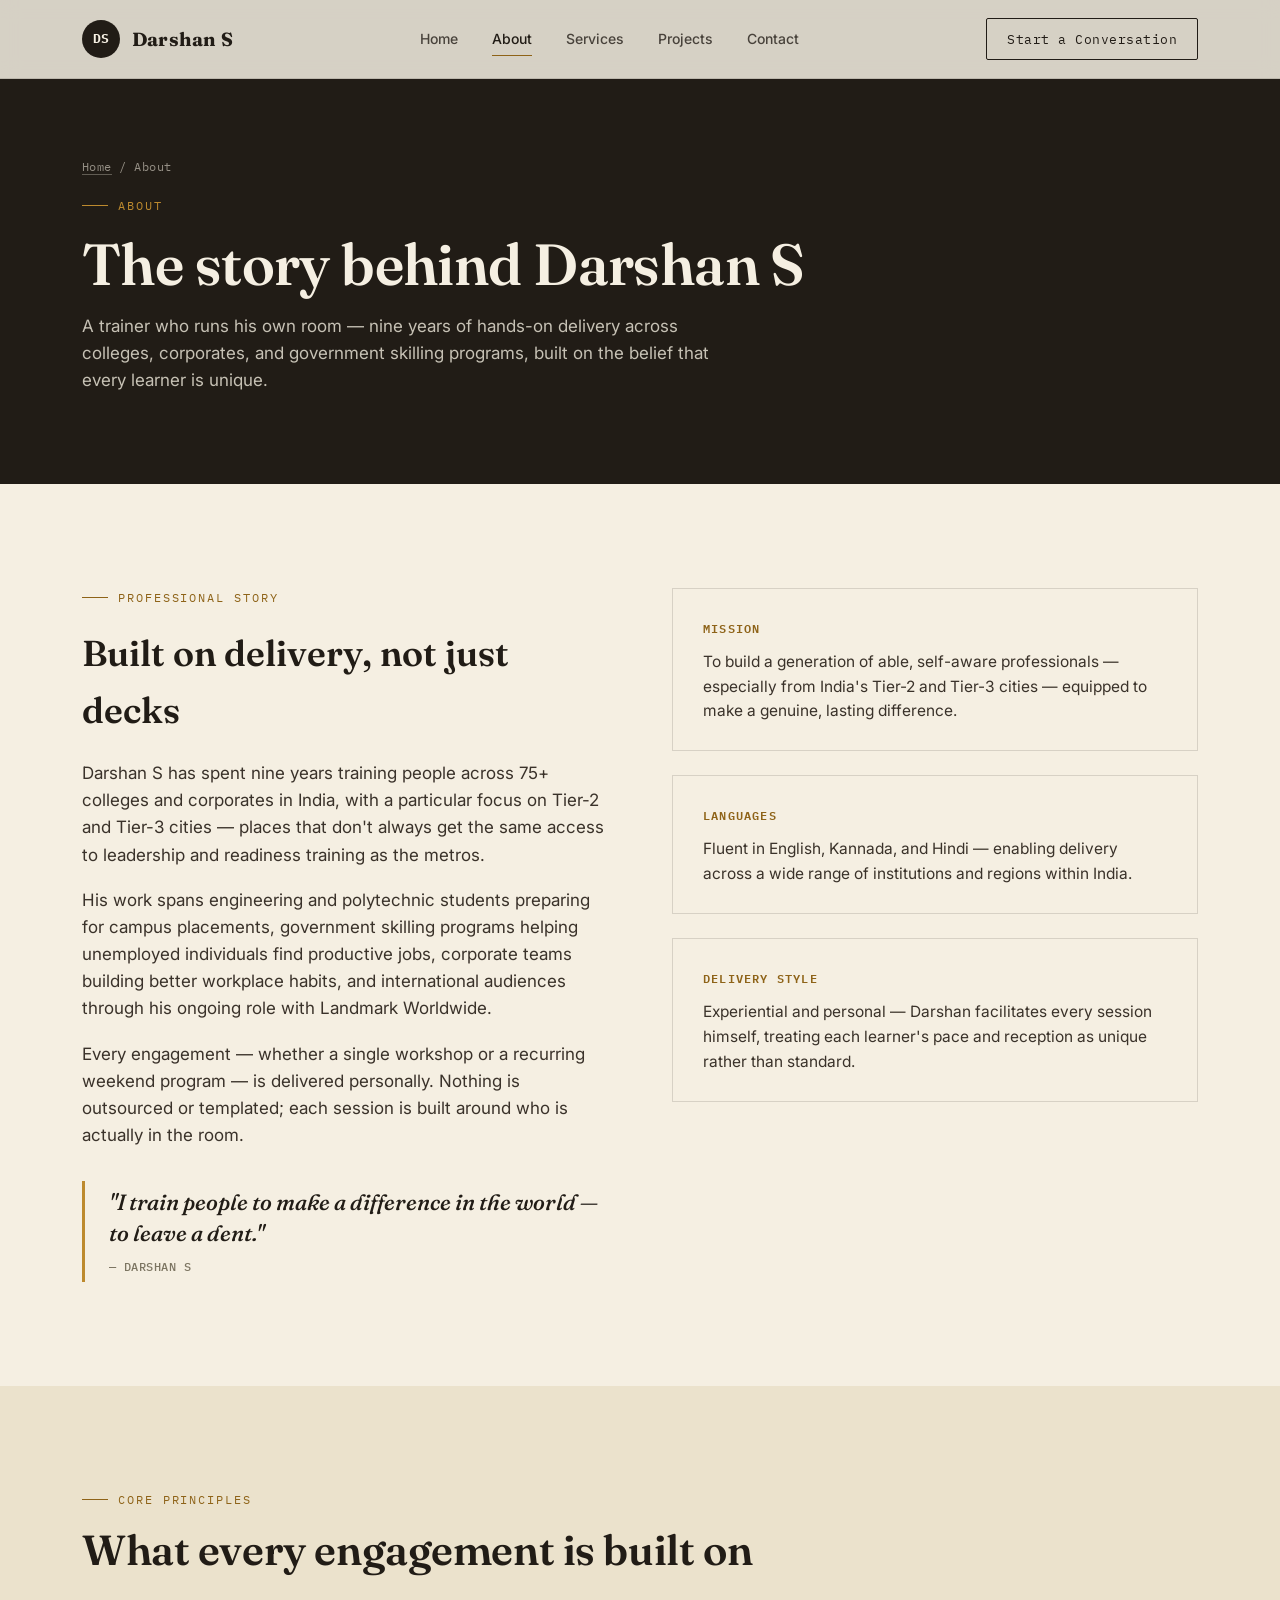
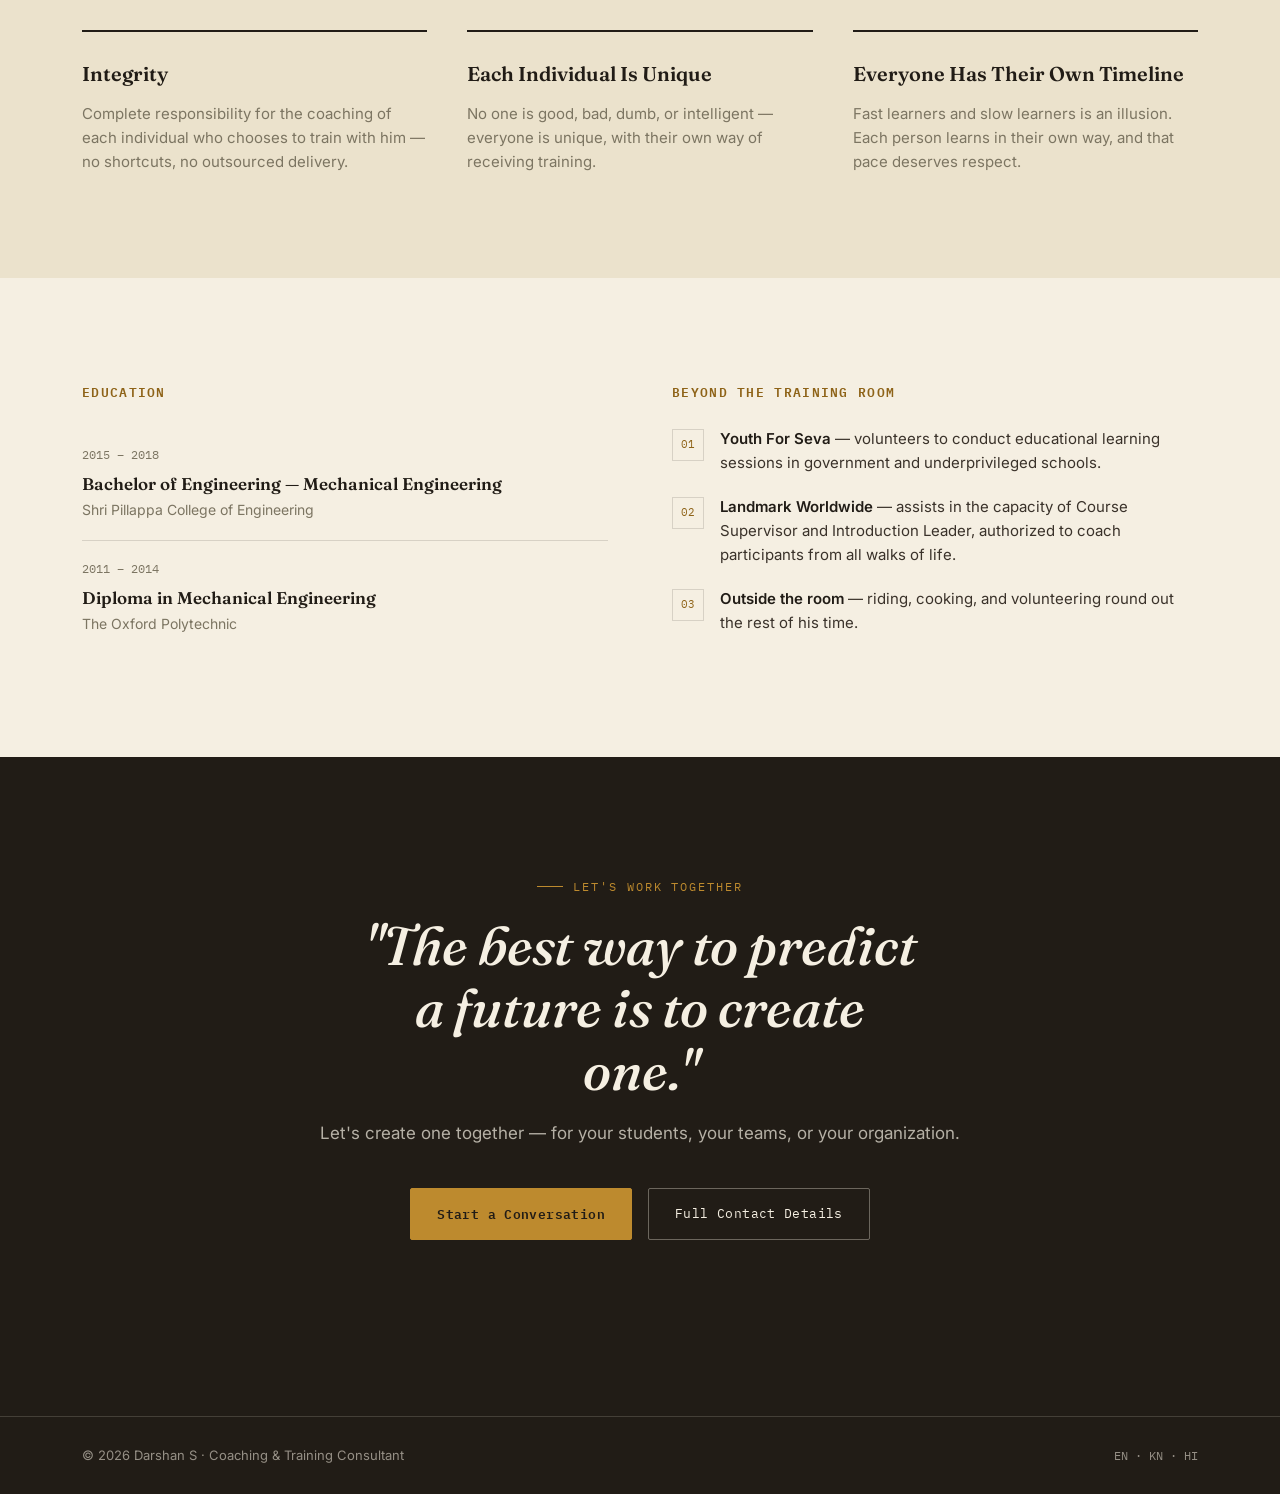
==== about/index.html @ 9d578d63 "Add About page HTML structure This file contains the complete HTML structure for the About page, inc" ====
<!DOCTYPE html>
<html lang="en">
<head>
<meta charset="UTF-8">
<meta name="viewport" content="width=device-width, initial-scale=1.0">
<title>About | Darshan S — Coaching &amp; Training Consultant</title>
<meta name="description" content="Nine years of hands-on coaching and training experience across 75+ colleges and corporates in India — the story, principles, and credentials behind Darshan S.">
<link rel="preconnect" href="https://fonts.googleapis.com">
<link rel="preconnect" href="https://fonts.gstatic.com" crossorigin>
<link href="https://fonts.googleapis.com/css2?family=Fraunces:ital,opsz,wght@0,9..144,300;0,9..144,500;0,9..144,600;0,9..144,700;0,9..144,900;1,9..144,500;1,9..144,600&family=Inter:wght@400;500;600;700&family=IBM+Plex+Mono:wght@400;500;600&display=swap" rel="stylesheet">
<link rel="stylesheet" href="../assets/style.css">
</head>
<body>

<header>
  <div class="wrap nav">
      <a class="brand" href="../index.html"><span class="mark">DS</span> Darshan S</a>
          <nav class="links">
                <a href="../index.html">Home</a>
                      <a href="../about/index.html" class="active">About</a>
                            <a href="../services/index.html">Services</a>
                                  <a href="../projects/index.html">Projects</a>
                                        <a href="../contact/index.html">Contact</a>
                                            </nav>
                                                <a class="nav-cta" href="../contact/index.html">Start a Conversation</a>
                                                    <button class="burger" id="burgerBtn" aria-label="Menu"><span></span></button>
                                                      </div>
                                                        <div class="mobile-panel" id="mobilePanel">
                                                            <a href="../index.html">Home</a>
                                                                <a href="../about/index.html">About</a>
                                                                    <a href="../services/index.html">Services</a>
                                                                        <a href="../projects/index.html">Projects</a>
                                                                            <a href="../contact/index.html">Contact</a>
                                                                              </div>
                                                                              </header>

                                                                              <section class="page-hero">
                                                                                <div class="wrap">
                                                                                    <div class="crumb"><a href="../index.html">Home</a> / About</div>
                                                                                        <div class="eyebrow on-dark">About</div>
                                                                                            <h1>The story behind Darshan S</h1>
                                                                                                <p>A trainer who runs his own room — nine years of hands-on delivery across colleges, corporates, and government skilling programs, built on the belief that every learner is unique.</p>
                                                                                                  </div>
                                                                                                  </section>

                                                                                                  <section class="section">
                                                                                                    <div class="wrap">
                                                                                                        <div class="about-grid">
                                                                                                              <div class="reveal about-copy">
                                                                                                                      <div class="eyebrow">Professional Story</div>
                                                                                                                              <h2 style="font-size:clamp(26px,3vw,36px);margin-bottom:20px;">Built on delivery, not just decks</h2>
                                                                                                                                      <p>Darshan S has spent nine years training people across 75+ colleges and corporates in India, with a particular focus on Tier-2 and Tier-3 cities — places that don't always get the same access to leadership and readiness training as the metros.</p>
                                                                                                                                              <p>His work spans engineering and polytechnic students preparing for campus placements, government skilling programs helping unemployed individuals find productive jobs, corporate teams building better workplace habits, and international audiences through his ongoing role with Landmark Worldwide.</p>
                                                                                                                                                      <p>Every engagement — whether a single workshop or a recurring weekend program — is delivered personally. Nothing is outsourced or templated; each session is built around who is actually in the room.</p>
                                                                                                                                                              <div class="quote-block">"I train people to make a difference in the world — to leave a dent."
                                                                                                                                                                        <span>— DARSHAN S</span>
                                                                                                                                                                                </div>
                                                                                                                                                                                      </div>
                                                                                                                                                                                            <div class="reveal mv-cards">
                                                                                                                                                                                                    <div class="mv-card">
                                                                                                                                                                                                              <h4>Mission</h4>
                                                                                                                                                                                                                        <p>To build a generation of able, self-aware professionals — especially from India's Tier-2 and Tier-3 cities — equipped to make a genuine, lasting difference.</p>
                                                                                                                                                                                                                                </div>
                                                                                                                                                                                                                                        <div class="mv-card">
                                                                                                                                                                                                                                                  <h4>Languages</h4>
                                                                                                                                                                                                                                                            <p>Fluent in English, Kannada, and Hindi — enabling delivery across a wide range of institutions and regions within India.</p>
                                                                                                                                                                                                                                                                    </div>
                                                                                                                                                                                                                                                                            <div class="mv-card">
                                                                                                                                                                                                                                                                                      <h4>Delivery Style</h4>
                                                                                                                                                                                                                                                                                                <p>Experiential and personal — Darshan facilitates every session himself, treating each learner's pace and reception as unique rather than standard.</p>
                                                                                                                                                                                                                                                                                                        </div>
                                                                                                                                                                                                                                                                                                              </div>
                                                                                                                                                                                                                                                                                                                  </div>
                                                                                                                                                                                                                                                                                                                    </div>
                                                                                                                                                                                                                                                                                                                    </section>
                                                                                                                                                                                                                                                                                                                    
                                                                                                                                                                                                                                                                                                                    <section class="section alt" id="principles">
                                                                                                                                                                                                                                                                                                                      <div class="wrap">
                                                                                                                                                                                                                                                                                                                          <div class="section-head reveal">
                                                                                                                                                                                                                                                                                                                                <div class="eyebrow">Core Principles</div>
                                                                                                                                                                                                                                                                                                                                      <h2>What every engagement is built on</h2>
                                                                                                                                                                                                                                                                                                                                          </div>
                                                                                                                                                                                                                                                                                                                                              <div class="principles-grid reveal">
                                                                                                                                                                                                                                                                                                                                                    <div class="principle">
                                                                                                                                                                                                                                                                                                                                                            <h3>Integrity</h3>
                                                                                                                                                                                                                                                                                                                                                                    <p>Complete responsibility for the coaching of each individual who chooses to train with him — no shortcuts, no outsourced delivery.</p>
                                                                                                                                                                                                                                                                                                                                                                          </div>
                                                                                                                                                                                                                                                                                                                                                                                <div class="principle">
                                                                                                                                                                                                                                                                                                                                                                                        <h3>Each Individual Is Unique</h3>
                                                                                                                                                                                                                                                                                                                                                                                                <p>No one is good, bad, dumb, or intelligent — everyone is unique, with their own way of receiving training.</p>
                                                                                                                                                                                                                                                                                                                                                                                                      </div>
                                                                                                                                                                                                                                                                                                                                                                                                            <div class="principle">
                                                                                                                                                                                                                                                                                                                                                                                                                    <h3>Everyone Has Their Own Timeline</h3>
                                                                                                                                                                                                                                                                                                                                                                                                                            <p>Fast learners and slow learners is an illusion. Each person learns in their own way, and that pace deserves respect.</p>
                                                                                                                                                                                                                                                                                                                                                                                                                                  </div>
                                                                                                                                                                                                                                                                                                                                                                                                                                      </div>
                                                                                                                                                                                                                                                                                                                                                                                                                                        </div>
                                                                                                                                                                                                                                                                                                                                                                                                                                        </section>
                                                                                                                                                                                                                                                                                                                                                                                                                                        
                                                                                                                                                                                                                                                                                                                                                                                                                                        <section class="section">
                                                                                                                                                                                                                                                                                                                                                                                                                                          <div class="wrap">
                                                                                                                                                                                                                                                                                                                                                                                                                                              <div class="cred-grid">
                                                                                                                                                                                                                                                                                                                                                                                                                                                    <div class="reveal cred-block">
                                                                                                                                                                                                                                                                                                                                                                                                                                                            <h3>Education</h3>
                                                                                                                                                                                                                                                                                                                                                                                                                                                                    <div class="edu-item">
                                                                                                                                                                                                                                                                                                                                                                                                                                                                              <div class="yr">2015 – 2018</div>
                                                                                                                                                                                                                                                                                                                                                                                                                                                                                        <h4>Bachelor of Engineering — Mechanical Engineering</h4>
                                                                                                                                                                                                                                                                                                                                                                                                                                                                                                  <div class="sch">Shri Pillappa College of Engineering</div>
                                                                                                                                                                                                                                                                                                                                                                                                                                                                                                          </div>
                                                                                                                                                                                                                                                                                                                                                                                                                                                                                                                  <div class="edu-item">
                                                                                                                                                                                                                                                                                                                                                                                                                                                                                                                            <div class="yr">2011 – 2014</div>
                                                                                                                                                                                                                                                                                                                                                                                                                                                                                                                                      <h4>Diploma in Mechanical Engineering</h4>
                                                                                                                                                                                                                                                                                                                                                                                                                                                                                                                                                <div class="sch">The Oxford Polytechnic</div>
                                                                                                                                                                                                                                                                                                                                                                                                                                                                                                                                                        </div>
                                                                                                                                                                                                                                                                                                                                                                                                                                                                                                                                                              </div>
                                                                                                                                                                                                                                                                                                                                                                                                                                                                                                                                                                    <div class="reveal cred-block">
                                                                                                                                                                                                                                                                                                                                                                                                                                                                                                                                                                            <h3>Beyond the Training Room</h3>
                                                                                                                                                                                                                                                                                                                                                                                                                                                                                                                                                                                    <div class="beyond-list">
                                                                                                                                                                                                                                                                                                                                                                                                                                                                                                                                                                                              <div class="beyond-item">
                                                                                                                                                                                                                                                                                                                                                                                                                                                                                                                                                                                                          <div class="b-mark">01</div>
                                                                                                                                                                                                                                                                                                                                                                                                                                                                                                                                                                                                                      <p><b>Youth For Seva</b> — volunteers to conduct educational learning sessions in government and underprivileged schools.</p>
                                                                                                                                                                                                                                                                                                                                                                                                                                                                                                                                                                                                                                </div>
                                                                                                                                                                                                                                                                                                                                                                                                                                                                                                                                                                                                                                          <div class="beyond-item">
                                                                                                                                                                                                                                                                                                                                                                                                                                                                                                                                                                                                                                                      <div class="b-mark">02</div>
                                                                                                                                                                                                                                                                                                                                                                                                                                                                                                                                                                                                                                                                  <p><b>Landmark Worldwide</b> — assists in the capacity of Course Supervisor and Introduction Leader, authorized to coach participants from all walks of life.</p>
                                                                                                                                                                                                                                                                                                                                                                                                                                                                                                                                                                                                                                                                            </div>
                                                                                                                                                                                                                                                                                                                                                                                                                                                                                                                                                                                                                                                                                      <div class="beyond-item">
                                                                                                                                                                                                                                                                                                                                                                                                                                                                                                                                                                                                                                                                                                  <div class="b-mark">03</div>
                                                                                                                                                                                                                                                                                                                                                                                                                                                                                                                                                                                                                                                                                                              <p><b>Outside the room</b> — riding, cooking, and volunteering round out the rest of his time.</p>
                                                                                                                                                                                                                                                                                                                                                                                                                                                                                                                                                                                                                                                                                                                        </div>
                                                                                                                                                                                                                                                                                                                                                                                                                                                                                                                                                                                                                                                                                                                                </div>
                                                                                                                                                                                                                                                                                                                                                                                                                                                                                                                                                                                                                                                                                                                                      </div>
                                                                                                                                                                                                                                                                                                                                                                                                                                                                                                                                                                                                                                                                                                                                          </div>
                                                                                                                                                                                                                                                                                                                                                                                                                                                                                                                                                                                                                                                                                                                                            </div>
                                                                                                                                                                                                                                                                                                                                                                                                                                                                                                                                                                                                                                                                                                                                            </section>
                                                                                                                                                                                                                                                                                                                                                                                                                                                                                                                                                                                                                                                                                                                                            
                                                                                                                                                                                                                                                                                                                                                                                                                                                                                                                                                                                                                                                                                                                                            <section class="cta">
                                                                                                                                                                                                                                                                                                                                                                                                                                                                                                                                                                                                                                                                                                                                              <div class="wrap">
                                                                                                                                                                                                                                                                                                                                                                                                                                                                                                                                                                                                                                                                                                                                                  <div class="eyebrow on-dark" style="justify-content:center;">Let's Work Together</div>
                                                                                                                                                                                                                                                                                                                                                                                                                                                                                                                                                                                                                                                                                                                                                      <h2 class="reveal">"The best way to predict a future is to create one."</h2>
                                                                                                                                                                                                                                                                                                                                                                                                                                                                                                                                                                                                                                                                                                                                                          <p>Let's create one together — for your students, your teams, or your organization.</p>
                                                                                                                                                                                                                                                                                                                                                                                                                                                                                                                                                                                                                                                                                                                                                              <div class="btn-row">
                                                                                                                                                                                                                                                                                                                                                                                                                                                                                                                                                                                                                                                                                                                                                                    <a class="btn btn-primary" href="mailto:darshan.9995@gmail.com">Start a Conversation</a>
                                                                                                                                                                                                                                                                                                                                                                                                                                                                                                                                                                                                                                                                                                                                                                          <a class="btn btn-ghost" href="../contact/index.html">Full Contact Details</a>
                                                                                                                                                                                                                                                                                                                                                                                                                                                                                                                                                                                                                                                                                                                                                                              </div>
                                                                                                                                                                                                                                                                                                                                                                                                                                                                                                                                                                                                                                                                                                                                                                                </div>
                                                                                                                                                                                                                                                                                                                                                                                                                                                                                                                                                                                                                                                                                                                                                                                </section>
                                                                                                                                                                                                                                                                                                                                                                                                                                                                                                                                                                                                                                                                                                                                                                                
                                                                                                                                                                                                                                                                                                                                                                                                                                                                                                                                                                                                                                                                                                                                                                                <footer>
                                                                                                                                                                                                                                                                                                                                                                                                                                                                                                                                                                                                                                                                                                                                                                                  <div class="wrap foot-row">
                                                                                                                                                                                                                                                                                                                                                                                                                                                                                                                                                                                                                                                                                                                                                                                      <span>© 2026 Darshan S · Coaching &amp; Training Consultant</span>
                                                                                                                                                                                                                                                                                                                                                                                                                                                                                                                                                                                                                                                                                                                                                                                          <span class="lang">EN · KN · HI</span>
                                                                                                                                                                                                                                                                                                                                                                                                                                                                                                                                                                                                                                                                                                                                                                                            </div>
                                                                                                                                                                                                                                                                                                                                                                                                                                                                                                                                                                                                                                                                                                                                                                                            </footer>
                                                                                                                                                                                                                                                                                                                                                                                                                                                                                                                                                                                                                                                                                                                                                                                            
                                                                                                                                                                                                                                                                                                                                                                                                                                                                                                                                                                                                                                                                                                                                                                                            <script src="../assets/main.js"></script>
                                                                                                                                                                                                                                                                                                                                                                                                                                                                                                                                                                                                                                                                                                                                                                                            </body>
                                                                                                                                                                                                                                                                                                                                                                                                                                                                                                                                                                                                                                                                                                                                                                                            </html>
---- assets/style.css ----
:root{
    --ink:#211C16;
    --ink-soft:#3A322A;
    --paper:#F5EFE2;
    --paper-2:#EBE2CC;
    --paper-3:#DED2B2;
    --cream:#F5EFE2;
    --gold:#BD8A2E;
    --gold-deep:#8E6318;
    --moss:#5B6E48;
    --moss-deep:#3E4E32;
    --clay:#A2593F;
    --muted:#7C7562;
    --line:rgba(33,28,22,0.14);
    --line-dark:rgba(245,239,226,0.16);
    --shadow:0 18px 40px -20px rgba(33,28,22,0.35);
    --radius:2px;
    --disp:'Fraunces', serif;
    --body:'Inter', sans-serif;
    --mono:'IBM Plex Mono', monospace;
}

*{box-sizing:border-box;}
html{scroll-behavior:smooth;}
body{
    margin:0;
    background:var(--paper);
    color:var(--ink);
    font-family:var(--body);
    font-size:16px;
    line-height:1.6;
    -webkit-font-smoothing:antialiased;
}
img{max-width:100%;display:block;}
a{color:inherit;text-decoration:none;}
.wrap{max-width:1180px;margin:0 auto;padding:0 32px;}
section{position:relative;}
.eyebrow{
    font-family:var(--mono);
    font-size:12px;
    letter-spacing:0.16em;
    text-transform:uppercase;
    color:var(--gold-deep);
    display:flex;
    align-items:center;
    gap:10px;
    margin-bottom:18px;
}
.eyebrow::before{content:'';width:26px;height:1px;background:var(--gold-deep);display:inline-block;}
.eyebrow.on-dark{color:var(--gold);}
.eyebrow.on-dark::before{background:var(--gold);}
h1,h2,h3,h4{font-family:var(--disp);font-weight:600;margin:0;color:inherit;}

.reveal{opacity:0;transform:translateY(22px);transition:opacity .8s ease, transform .8s ease;}
.reveal.in{opacity:1;transform:translateY(0);}
@media (prefers-reduced-motion: reduce){
    html{scroll-behavior:auto;}
    .reveal{opacity:1;transform:none;transition:none;}
}

/* ---------- HEADER ---------- */
header{
    position:fixed;top:0;left:0;right:0;z-index:100;
    background:rgba(245,239,226,0.86);
    backdrop-filter:blur(10px);
    border-bottom:1px solid var(--line);
}
.nav{display:flex;align-items:center;justify-content:space-between;height:78px;}
.brand{display:flex;align-items:center;gap:12px;font-family:var(--disp);font-weight:700;font-size:19px;letter-spacing:0.01em;}
.brand .mark{
    width:38px;height:38px;border-radius:50%;
    background:var(--ink);color:var(--paper);
    display:flex;align-items:center;justify-content:center;
    font-family:var(--mono);font-size:13px;letter-spacing:0.02em;
}
nav.links{display:flex;gap:34px;font-size:14px;font-weight:500;}
nav.links a{opacity:0.78;position:relative;padding:4px 0;transition:opacity .2s ease;}
nav.links a:hover, nav.links a.active{opacity:1;}
nav.links a::after{content:'';position:absolute;left:0;right:100%;bottom:-2px;height:1px;background:var(--gold-deep);transition:right .25s ease;}
nav.links a:hover::after, nav.links a.active::after{right:0;}
.nav-cta{
    font-family:var(--mono);font-size:12.5px;letter-spacing:0.04em;
    border:1px solid var(--ink);padding:10px 20px;border-radius:2px;
    transition:background .2s ease, color .2s ease;
}
.nav-cta:hover{background:var(--ink);color:var(--paper);}
.burger{display:none;background:none;border:1px solid var(--line);width:42px;height:42px;align-items:center;justify-content:center;cursor:pointer;}
.burger span, .burger span::before, .burger span::after{content:'';display:block;width:18px;height:1.5px;background:var(--ink);position:relative;transition:.25s;}
.burger span::before{position:absolute;top:-6px;}
.burger span::after{position:absolute;top:6px;}
.mobile-panel{display:none;flex-direction:column;gap:2px;background:var(--paper);border-top:1px solid var(--line);padding:8px 32px 20px;}
.mobile-panel a{padding:12px 0;border-bottom:1px solid var(--line);font-size:15px;}
.mobile-panel.open{display:flex;}

@media (max-width:860px){
    nav.links, .nav-cta{display:none;}
    .burger{display:flex;}
}

/* ---------- HERO (home, full) ---------- */
.hero{
    background:var(--ink);
    color:var(--paper);
    padding:168px 0 96px;
    overflow:hidden;
    position:relative;
}
.contour{position:absolute;inset:0;opacity:0.5;pointer-events:none;}
.hero .wrap{position:relative;z-index:2;}
.hero-grid{display:grid;grid-template-columns:1.25fr 0.85fr;gap:64px;align-items:center;}
.hero h1{
    font-size:clamp(40px,5.6vw,74px);
    line-height:1.03;
    letter-spacing:-0.01em;
    margin-bottom:22px;
}
.hero h1 em{font-style:italic;font-weight:500;color:var(--gold);}
.hero-tagline{
    font-size:clamp(17px,1.7vw,20px);
    color:rgba(245,239,226,0.82);
    max-width:52ch;
    margin-bottom:34px;
    font-weight:400;
}
.btn-row{display:flex;gap:16px;flex-wrap:wrap;margin-bottom:44px;}
.btn{
    font-family:var(--mono);font-size:13px;letter-spacing:0.03em;
    padding:15px 26px;border-radius:2px;display:inline-flex;align-items:center;gap:10px;
    transition:transform .2s ease, background .2s ease, color .2s ease, border-color .2s ease;
    cursor:pointer;border:none;
}
.btn-primary{background:var(--gold);color:var(--ink);border:1px solid var(--gold);font-weight:600;}
.btn-primary:hover{transform:translateY(-2px);background:#D2A03F;}
.btn-ghost{border:1px solid rgba(245,239,226,0.35);color:var(--paper);}
.btn-ghost:hover{border-color:var(--paper);transform:translateY(-2px);}
.btn-dark{border:1px solid var(--ink);color:var(--ink);}
.btn-dark:hover{background:var(--ink);color:var(--paper);}

.tag-row{display:flex;flex-wrap:wrap;gap:10px;}
.tag{
    font-family:var(--mono);font-size:11.5px;letter-spacing:0.04em;
    border:1px solid rgba(245,239,226,0.28);color:rgba(245,239,226,0.85);
    padding:8px 14px;border-radius:20px;
}
.tag.on-paper{border:1px solid var(--line);color:var(--ink-soft);}
.tag.solid{background:var(--paper-2);border:1px solid var(--paper-3);}

.hero-portrait{position:relative;justify-self:center;}
.portrait-frame{
    width:100%;max-width:340px;aspect-ratio:4/5;
    border:1px solid rgba(245,239,226,0.25);
    padding:14px;position:relative;
}
.portrait-frame img{width:100%;height:100%;object-fit:cover;filter:saturate(0.94) contrast(1.02);}
.portrait-frame::before{
    content:'';position:absolute;top:-14px;left:-14px;right:24px;bottom:24px;
    border:1px solid var(--gold);z-index:-1;
}
.portrait-caption{
    font-family:var(--mono);font-size:11.5px;color:rgba(245,239,226,0.6);
    margin-top:16px;text-align:center;letter-spacing:0.03em;
}

/* ---------- PAGE HERO (interior pages, shorter) ---------- */
.page-hero{
    background:var(--ink);color:var(--paper);
    padding:158px 0 72px;position:relative;overflow:hidden;
}
.page-hero .wrap{position:relative;z-index:2;}
.page-hero h1{font-size:clamp(34px,5vw,58px);line-height:1.06;letter-spacing:-0.01em;margin-bottom:18px;}
.page-hero p{font-size:17px;color:rgba(245,239,226,0.78);max-width:60ch;}
.crumb{font-family:var(--mono);font-size:11.5px;color:rgba(245,239,226,0.55);letter-spacing:0.04em;margin-bottom:20px;}
.crumb a{border-bottom:1px solid rgba(245,239,226,0.3);}
.crumb a:hover{color:var(--gold);border-color:var(--gold);}

/* ---------- STATS ---------- */
.stats{background:var(--ink-soft);color:var(--paper);padding:0;}
.stats-grid{display:grid;grid-template-columns:repeat(4,1fr);}
.stat{padding:40px 28px;border-left:1px solid var(--line-dark);}
.stat:first-child{border-left:none;}
.stat .num{font-family:var(--mono);font-size:clamp(26px,2.6vw,36px);color:var(--gold);font-weight:600;}
.stat .label{font-size:13px;color:rgba(245,239,226,0.72);margin-top:6px;letter-spacing:0.01em;}
@media (max-width:760px){
    .stats-grid{grid-template-columns:repeat(2,1fr);}
    .stat{border-left:none;border-top:1px solid var(--line-dark);}
    .stat:nth-child(odd){border-right:1px solid var(--line-dark);}
}

/* ---------- SECTION SPACING ---------- */
.section{padding:104px 0;}
.section.tight{padding:88px 0;}
.section-head{max-width:680px;margin-bottom:56px;}
.section-head h2{font-size:clamp(28px,3.4vw,42px);line-height:1.12;letter-spacing:-0.01em;}
.section-head p{color:var(--muted);font-size:17px;margin-top:16px;max-width:60ch;}
.alt{background:var(--paper-2);}
.section-link{
    display:inline-flex;align-items:center;gap:8px;margin-top:20px;
    font-family:var(--mono);font-size:13px;color:var(--gold-deep);
    border-bottom:1px solid var(--gold-deep);padding-bottom:3px;
}
.section-link:hover{color:var(--ink);border-color:var(--ink);}

/* ---------- ABOUT ---------- */
.about-grid{display:grid;grid-template-columns:1fr 1fr;gap:64px;align-items:start;}
.about-copy p{font-size:17px;color:var(--ink-soft);margin:0 0 18px;}
.quote-block{
    border-left:3px solid var(--gold);
    padding:6px 0 6px 24px;margin:32px 0 0;
    font-family:var(--disp);font-style:italic;font-weight:500;
    font-size:22px;line-height:1.4;color:var(--ink);
}
.quote-block span{display:block;margin-top:10px;font-family:var(--mono);font-style:normal;font-size:12px;color:var(--muted);letter-spacing:0.04em;}
.mv-cards{display:flex;flex-direction:column;gap:24px;}
.mv-card{
    background:var(--paper);border:1px solid var(--line);padding:30px 30px 26px;
}
.mv-card h4{font-size:12px;font-family:var(--mono);letter-spacing:0.1em;text-transform:uppercase;color:var(--gold-deep);margin-bottom:12px;}
.mv-card p{margin:0;color:var(--ink-soft);font-size:15.5px;}

/* ---------- FOCUS / SERVICE CARDS ---------- */
.focus-grid{display:grid;grid-template-columns:repeat(2,1fr);gap:2px;background:var(--line);border:1px solid var(--line);}
.focus-card{background:var(--paper);padding:38px 36px;}
.focus-card .fnum{font-family:var(--mono);font-size:12px;color:var(--gold-deep);letter-spacing:0.06em;}
.focus-card h3{font-size:23px;margin:14px 0 12px;line-height:1.2;}
.focus-card p.fdesc{font-size:15px;color:var(--muted);margin:0 0 16px;}
.focus-card ul{margin:0;padding:0;list-style:none;display:flex;flex-wrap:wrap;gap:8px;}
.focus-card li{
    font-size:13px;color:var(--ink-soft);background:var(--paper-2);
    padding:6px 12px;border-radius:20px;
}
@media (max-width:760px){.focus-grid{grid-template-columns:1fr;}}

/* ---------- ENGAGEMENTS ---------- */
.eng-grid{display:grid;grid-template-columns:repeat(3,1fr);gap:1px;background:var(--line);border:1px solid var(--line);}
.eng-card{background:var(--paper);padding:32px 28px;display:flex;flex-direction:column;min-height:230px;}
.eng-card .eng-top{display:flex;justify-content:space-between;align-items:flex-start;gap:10px;margin-bottom:16px;}
.eng-card h4{font-size:18.5px;line-height:1.25;}
.eng-card .period{font-family:var(--mono);font-size:11px;color:var(--gold-deep);white-space:nowrap;padding-top:4px;}
.eng-card p{font-size:14.5px;color:var(--muted);margin:0;flex-grow:1;}
.eng-card .loc{font-family:var(--mono);font-size:11px;color:var(--muted);margin-top:16px;letter-spacing:0.02em;}
@media (max-width:940px){.eng-grid{grid-template-columns:repeat(2,1fr);}}
@media (max-width:640px){.eng-grid{grid-template-columns:1fr;}}

/* ---------- APPROACH / METHODOLOGY ---------- */
.approach{background:var(--ink);color:var(--paper);}
.approach .section-head p{color:rgba(245,239,226,0.68);}
.track{position:relative;display:grid;grid-template-columns:repeat(5,1fr);gap:20px;margin-top:20px;}
.track::before{
    content:'';position:absolute;top:27px;left:9%;right:9%;
    border-top:2px dashed rgba(189,138,46,0.5);z-index:0;
}
.step{position:relative;z-index:1;padding-right:8px;}
.step .dot{
    width:54px;height:54px;border-radius:50%;background:var(--ink);
    border:2px solid var(--gold);display:flex;align-items:center;justify-content:center;
    font-family:var(--mono);font-size:15px;color:var(--gold);margin-bottom:20px;
}
.step h4{font-size:17px;margin-bottom:8px;color:var(--paper);}
.step p{font-size:13.5px;color:rgba(245,239,226,0.66);margin:0;line-height:1.55;}
@media (max-width:900px){
    .track{grid-template-columns:1fr;gap:36px;}
    .track::before{top:0;bottom:0;left:26px;right:auto;width:0;border-top:none;border-left:2px dashed rgba(189,138,46,0.5);}
    .step{padding-left:0;}
}

/* ---------- REACH ---------- */
.reach-grid{display:grid;grid-template-columns:1.1fr 0.9fr;gap:64px;align-items:center;}
.reach-list{display:flex;flex-direction:column;}
.reach-item{
    display:flex;justify-content:space-between;align-items:center;
    padding:20px 0;border-bottom:1px solid var(--line);gap:16px;
}
.reach-item:first-child{padding-top:0;}
.reach-item h4{font-size:17px;font-weight:600;}
.reach-item span{font-family:var(--mono);font-size:11.5px;color:var(--muted);white-space:nowrap;}
.reach-panel{
    background:var(--ink);color:var(--paper);padding:40px 36px;position:relative;
}
.reach-panel .qmark{font-family:var(--disp);font-size:64px;color:var(--gold);line-height:1;margin-bottom:10px;}
.reach-panel p{font-family:var(--disp);font-style:italic;font-size:21px;line-height:1.45;color:var(--paper);}
.reach-panel .attrib{font-family:var(--mono);font-size:12px;color:rgba(245,239,226,0.6);margin-top:20px;}

/* ---------- PRINCIPLES ---------- */
.principles-grid{display:grid;grid-template-columns:repeat(3,1fr);gap:40px;}
.principle{padding-top:26px;border-top:2px solid var(--ink);}
.principle h3{font-size:20px;margin-bottom:12px;}
.principle p{color:var(--muted);font-size:15px;margin:0;}
@media (max-width:820px){.principles-grid{grid-template-columns:1fr;gap:32px;}}

/* ---------- CREDENTIALS / BEYOND ---------- */
.cred-grid{display:grid;grid-template-columns:1fr 1fr;gap:64px;}
.cred-block h3{font-size:13px;font-family:var(--mono);text-transform:uppercase;letter-spacing:0.1em;color:var(--gold-deep);margin-bottom:24px;}
.edu-item{padding:18px 0;border-bottom:1px solid var(--line);}
.edu-item:last-child{border-bottom:none;}
.edu-item .yr{font-family:var(--mono);font-size:12px;color:var(--muted);}
.edu-item h4{font-size:17px;margin:6px 0 2px;}
.edu-item .sch{font-size:14px;color:var(--muted);}
.beyond-list{display:flex;flex-direction:column;gap:20px;}
.beyond-item{display:flex;gap:16px;align-items:flex-start;}
.beyond-item .b-mark{
    font-family:var(--mono);font-size:11px;color:var(--gold-deep);
    border:1px solid var(--line);width:32px;height:32px;flex:none;
    display:flex;align-items:center;justify-content:center;margin-top:2px;
}
.beyond-item p{margin:0;font-size:15px;color:var(--ink-soft);}
.beyond-item p b{color:var(--ink);font-weight:600;}

/* ---------- CONTACT PAGE ---------- */
.contact-grid{display:grid;grid-template-columns:1fr 1fr;gap:64px;align-items:start;}
.contact-card{background:var(--paper);border:1px solid var(--line);padding:36px;}
.contact-card h3{font-size:13px;font-family:var(--mono);text-transform:uppercase;letter-spacing:0.1em;color:var(--gold-deep);margin-bottom:22px;}
.contact-row{display:flex;justify-content:space-between;align-items:center;padding:16px 0;border-bottom:1px solid var(--line);}
.contact-row:last-child{border-bottom:none;}
.contact-row .k{font-size:13px;color:var(--muted);font-family:var(--mono);}
.contact-row .v{font-size:15.5px;font-weight:500;}
.contact-row .v:hover{color:var(--gold-deep);}

/* ---------- CTA / CONTACT STRIP ---------- */
.cta{background:var(--ink);color:var(--paper);text-align:center;padding:120px 0;}
.cta h2{
    font-family:var(--disp);font-size:clamp(30px,4.6vw,54px);
    font-style:italic;font-weight:500;line-height:1.16;
    max-width:16ch;margin:0 auto 18px;
}
.cta p{color:rgba(245,239,226,0.7);font-size:17px;margin-bottom:40px;}
.cta .btn-row{justify-content:center;margin-bottom:56px;}
.contact-strip{display:flex;justify-content:center;gap:48px;flex-wrap:wrap;font-family:var(--mono);font-size:13.5px;}
.contact-strip a{border-bottom:1px solid rgba(245,239,226,0.25);padding-bottom:4px;transition:border-color .2s;}
.contact-strip a:hover{border-color:var(--gold);}

footer{background:var(--ink);color:rgba(245,239,226,0.55);padding:28px 0;border-top:1px solid var(--line-dark);}
.foot-row{display:flex;justify-content:space-between;align-items:center;font-size:13px;flex-wrap:wrap;gap:12px;}
.foot-row span.lang{font-family:var(--mono);font-size:11.5px;}

@media (max-width:900px){
    .hero-grid{grid-template-columns:1fr;}
    .hero-portrait{order:-1;max-width:220px;justify-self:start;}
    .about-grid, .reach-grid, .cred-grid, .contact-grid{grid-template-columns:1fr;gap:40px;}
}
@media (max-width:640px){
    .wrap{padding:0 20px;}
    .section{padding:76px 0;}
    .stats-grid{grid-template-columns:repeat(2,1fr);}
}
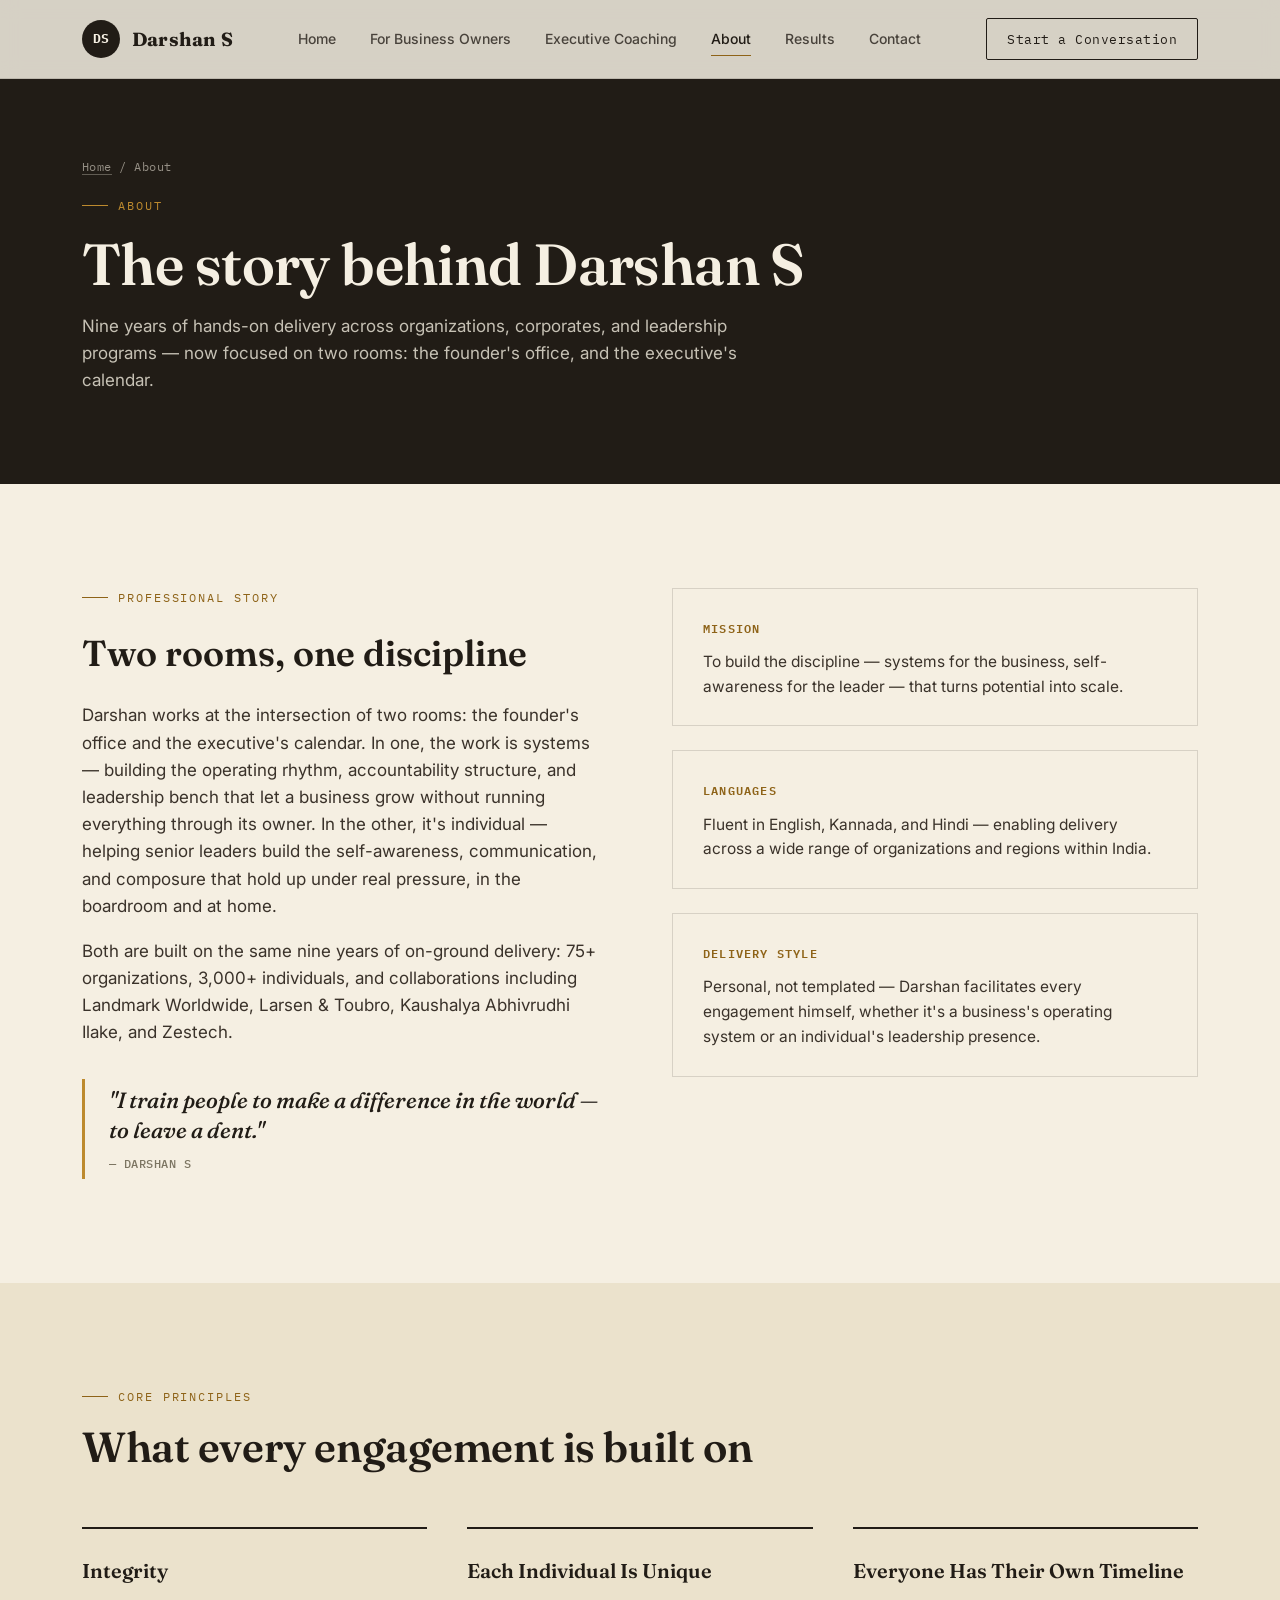
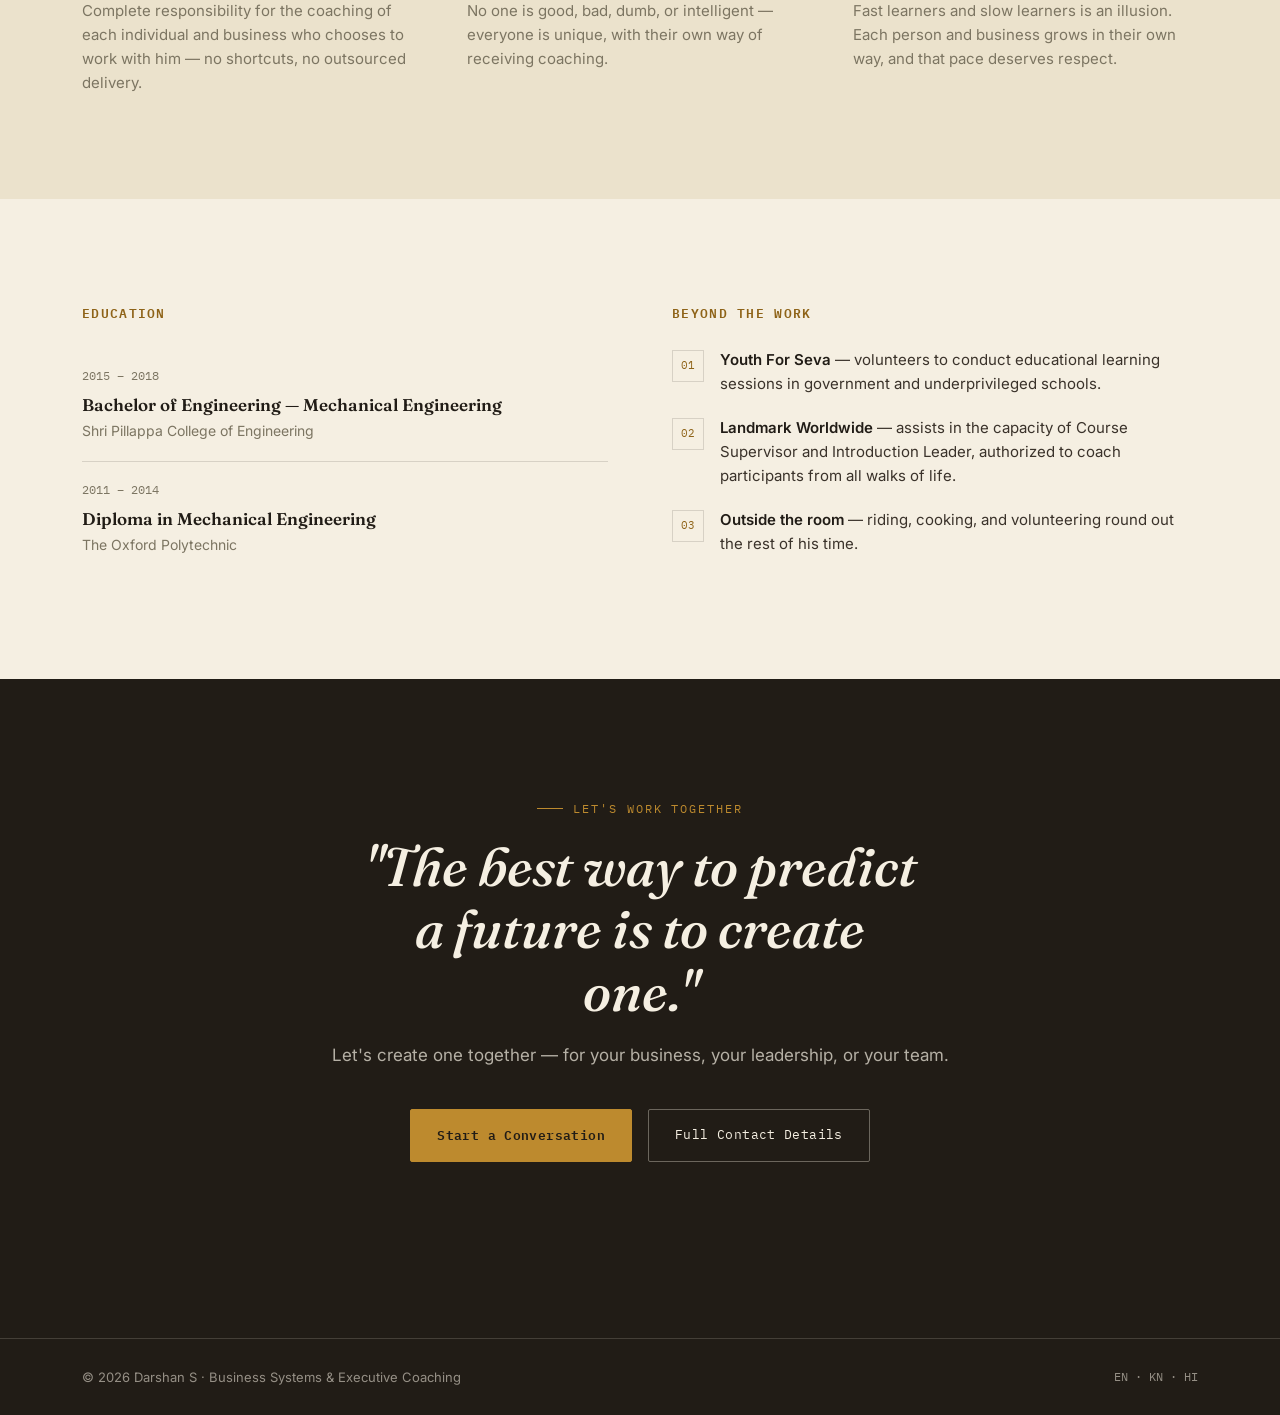
==== commit 0c318062: "Add files via upload" ====
--- a/about/index.html
+++ b/about/index.html
@@ -3,8 +3,8 @@
 <head>
 <meta charset="UTF-8">
 <meta name="viewport" content="width=device-width, initial-scale=1.0">
-<title>About | Darshan S — Coaching &amp; Training Consultant</title>
-<meta name="description" content="Nine years of hands-on coaching and training experience across 75+ colleges and corporates in India — the story, principles, and credentials behind Darshan S.">
+<title>About | Darshan S — Business Systems &amp; Executive Coaching</title>
+<meta name="description" content="Nine years of hands-on coaching and training experience across 75+ organizations in India — the story, principles, and credentials behind Darshan S.">
 <link rel="preconnect" href="https://fonts.googleapis.com">
 <link rel="preconnect" href="https://fonts.gstatic.com" crossorigin>
 <link href="https://fonts.googleapis.com/css2?family=Fraunces:ital,opsz,wght@0,9..144,300;0,9..144,500;0,9..144,600;0,9..144,700;0,9..144,900;1,9..144,500;1,9..144,600&family=Inter:wght@400;500;600;700&family=IBM+Plex+Mono:wght@400;500;600&display=swap" rel="stylesheet">
@@ -14,146 +14,146 @@
 
 <header>
   <div class="wrap nav">
-      <a class="brand" href="../index.html"><span class="mark">DS</span> Darshan S</a>
-          <nav class="links">
-                <a href="../index.html">Home</a>
-                      <a href="../about/index.html" class="active">About</a>
-                            <a href="../services/index.html">Services</a>
-                                  <a href="../projects/index.html">Projects</a>
-                                        <a href="../contact/index.html">Contact</a>
-                                            </nav>
-                                                <a class="nav-cta" href="../contact/index.html">Start a Conversation</a>
-                                                    <button class="burger" id="burgerBtn" aria-label="Menu"><span></span></button>
-                                                      </div>
-                                                        <div class="mobile-panel" id="mobilePanel">
-                                                            <a href="../index.html">Home</a>
-                                                                <a href="../about/index.html">About</a>
-                                                                    <a href="../services/index.html">Services</a>
-                                                                        <a href="../projects/index.html">Projects</a>
-                                                                            <a href="../contact/index.html">Contact</a>
-                                                                              </div>
-                                                                              </header>
+    <a class="brand" href="../index.html"><span class="mark">DS</span> Darshan S</a>
+    <nav class="links">
+      <a href="../index.html">Home</a>
+      <a href="../business-owners/index.html">For Business Owners</a>
+      <a href="../services/index.html">Executive Coaching</a>
+      <a href="../about/index.html" class="active">About</a>
+      <a href="../projects/index.html">Results</a>
+      <a href="../contact/index.html">Contact</a>
+    </nav>
+    <a class="nav-cta" href="../contact/index.html">Start a Conversation</a>
+    <button class="burger" id="burgerBtn" aria-label="Menu"><span></span></button>
+  </div>
+  <div class="mobile-panel" id="mobilePanel">
+    <a href="../index.html">Home</a>
+    <a href="../business-owners/index.html">For Business Owners</a>
+    <a href="../services/index.html">Executive Coaching</a>
+    <a href="../about/index.html">About</a>
+    <a href="../projects/index.html">Results</a>
+    <a href="../contact/index.html">Contact</a>
+  </div>
+</header>
 
-                                                                              <section class="page-hero">
-                                                                                <div class="wrap">
-                                                                                    <div class="crumb"><a href="../index.html">Home</a> / About</div>
-                                                                                        <div class="eyebrow on-dark">About</div>
-                                                                                            <h1>The story behind Darshan S</h1>
-                                                                                                <p>A trainer who runs his own room — nine years of hands-on delivery across colleges, corporates, and government skilling programs, built on the belief that every learner is unique.</p>
-                                                                                                  </div>
-                                                                                                  </section>
+<section class="page-hero">
+  <div class="wrap">
+    <div class="crumb"><a href="../index.html">Home</a> / About</div>
+    <div class="eyebrow on-dark">About</div>
+    <h1>The story behind Darshan S</h1>
+    <p>Nine years of hands-on delivery across organizations, corporates, and leadership programs — now focused on two rooms: the founder's office, and the executive's calendar.</p>
+  </div>
+</section>
 
-                                                                                                  <section class="section">
-                                                                                                    <div class="wrap">
-                                                                                                        <div class="about-grid">
-                                                                                                              <div class="reveal about-copy">
-                                                                                                                      <div class="eyebrow">Professional Story</div>
-                                                                                                                              <h2 style="font-size:clamp(26px,3vw,36px);margin-bottom:20px;">Built on delivery, not just decks</h2>
-                                                                                                                                      <p>Darshan S has spent nine years training people across 75+ colleges and corporates in India, with a particular focus on Tier-2 and Tier-3 cities — places that don't always get the same access to leadership and readiness training as the metros.</p>
-                                                                                                                                              <p>His work spans engineering and polytechnic students preparing for campus placements, government skilling programs helping unemployed individuals find productive jobs, corporate teams building better workplace habits, and international audiences through his ongoing role with Landmark Worldwide.</p>
-                                                                                                                                                      <p>Every engagement — whether a single workshop or a recurring weekend program — is delivered personally. Nothing is outsourced or templated; each session is built around who is actually in the room.</p>
-                                                                                                                                                              <div class="quote-block">"I train people to make a difference in the world — to leave a dent."
-                                                                                                                                                                        <span>— DARSHAN S</span>
-                                                                                                                                                                                </div>
-                                                                                                                                                                                      </div>
-                                                                                                                                                                                            <div class="reveal mv-cards">
-                                                                                                                                                                                                    <div class="mv-card">
-                                                                                                                                                                                                              <h4>Mission</h4>
-                                                                                                                                                                                                                        <p>To build a generation of able, self-aware professionals — especially from India's Tier-2 and Tier-3 cities — equipped to make a genuine, lasting difference.</p>
-                                                                                                                                                                                                                                </div>
-                                                                                                                                                                                                                                        <div class="mv-card">
-                                                                                                                                                                                                                                                  <h4>Languages</h4>
-                                                                                                                                                                                                                                                            <p>Fluent in English, Kannada, and Hindi — enabling delivery across a wide range of institutions and regions within India.</p>
-                                                                                                                                                                                                                                                                    </div>
-                                                                                                                                                                                                                                                                            <div class="mv-card">
-                                                                                                                                                                                                                                                                                      <h4>Delivery Style</h4>
-                                                                                                                                                                                                                                                                                                <p>Experiential and personal — Darshan facilitates every session himself, treating each learner's pace and reception as unique rather than standard.</p>
-                                                                                                                                                                                                                                                                                                        </div>
-                                                                                                                                                                                                                                                                                                              </div>
-                                                                                                                                                                                                                                                                                                                  </div>
-                                                                                                                                                                                                                                                                                                                    </div>
-                                                                                                                                                                                                                                                                                                                    </section>
-                                                                                                                                                                                                                                                                                                                    
-                                                                                                                                                                                                                                                                                                                    <section class="section alt" id="principles">
-                                                                                                                                                                                                                                                                                                                      <div class="wrap">
-                                                                                                                                                                                                                                                                                                                          <div class="section-head reveal">
-                                                                                                                                                                                                                                                                                                                                <div class="eyebrow">Core Principles</div>
-                                                                                                                                                                                                                                                                                                                                      <h2>What every engagement is built on</h2>
-                                                                                                                                                                                                                                                                                                                                          </div>
-                                                                                                                                                                                                                                                                                                                                              <div class="principles-grid reveal">
-                                                                                                                                                                                                                                                                                                                                                    <div class="principle">
-                                                                                                                                                                                                                                                                                                                                                            <h3>Integrity</h3>
-                                                                                                                                                                                                                                                                                                                                                                    <p>Complete responsibility for the coaching of each individual who chooses to train with him — no shortcuts, no outsourced delivery.</p>
-                                                                                                                                                                                                                                                                                                                                                                          </div>
-                                                                                                                                                                                                                                                                                                                                                                                <div class="principle">
-                                                                                                                                                                                                                                                                                                                                                                                        <h3>Each Individual Is Unique</h3>
-                                                                                                                                                                                                                                                                                                                                                                                                <p>No one is good, bad, dumb, or intelligent — everyone is unique, with their own way of receiving training.</p>
-                                                                                                                                                                                                                                                                                                                                                                                                      </div>
-                                                                                                                                                                                                                                                                                                                                                                                                            <div class="principle">
-                                                                                                                                                                                                                                                                                                                                                                                                                    <h3>Everyone Has Their Own Timeline</h3>
-                                                                                                                                                                                                                                                                                                                                                                                                                            <p>Fast learners and slow learners is an illusion. Each person learns in their own way, and that pace deserves respect.</p>
-                                                                                                                                                                                                                                                                                                                                                                                                                                  </div>
-                                                                                                                                                                                                                                                                                                                                                                                                                                      </div>
-                                                                                                                                                                                                                                                                                                                                                                                                                                        </div>
-                                                                                                                                                                                                                                                                                                                                                                                                                                        </section>
-                                                                                                                                                                                                                                                                                                                                                                                                                                        
-                                                                                                                                                                                                                                                                                                                                                                                                                                        <section class="section">
-                                                                                                                                                                                                                                                                                                                                                                                                                                          <div class="wrap">
-                                                                                                                                                                                                                                                                                                                                                                                                                                              <div class="cred-grid">
-                                                                                                                                                                                                                                                                                                                                                                                                                                                    <div class="reveal cred-block">
-                                                                                                                                                                                                                                                                                                                                                                                                                                                            <h3>Education</h3>
-                                                                                                                                                                                                                                                                                                                                                                                                                                                                    <div class="edu-item">
-                                                                                                                                                                                                                                                                                                                                                                                                                                                                              <div class="yr">2015 – 2018</div>
-                                                                                                                                                                                                                                                                                                                                                                                                                                                                                        <h4>Bachelor of Engineering — Mechanical Engineering</h4>
-                                                                                                                                                                                                                                                                                                                                                                                                                                                                                                  <div class="sch">Shri Pillappa College of Engineering</div>
-                                                                                                                                                                                                                                                                                                                                                                                                                                                                                                          </div>
-                                                                                                                                                                                                                                                                                                                                                                                                                                                                                                                  <div class="edu-item">
-                                                                                                                                                                                                                                                                                                                                                                                                                                                                                                                            <div class="yr">2011 – 2014</div>
-                                                                                                                                                                                                                                                                                                                                                                                                                                                                                                                                      <h4>Diploma in Mechanical Engineering</h4>
-                                                                                                                                                                                                                                                                                                                                                                                                                                                                                                                                                <div class="sch">The Oxford Polytechnic</div>
-                                                                                                                                                                                                                                                                                                                                                                                                                                                                                                                                                        </div>
-                                                                                                                                                                                                                                                                                                                                                                                                                                                                                                                                                              </div>
-                                                                                                                                                                                                                                                                                                                                                                                                                                                                                                                                                                    <div class="reveal cred-block">
-                                                                                                                                                                                                                                                                                                                                                                                                                                                                                                                                                                            <h3>Beyond the Training Room</h3>
-                                                                                                                                                                                                                                                                                                                                                                                                                                                                                                                                                                                    <div class="beyond-list">
-                                                                                                                                                                                                                                                                                                                                                                                                                                                                                                                                                                                              <div class="beyond-item">
-                                                                                                                                                                                                                                                                                                                                                                                                                                                                                                                                                                                                          <div class="b-mark">01</div>
-                                                                                                                                                                                                                                                                                                                                                                                                                                                                                                                                                                                                                      <p><b>Youth For Seva</b> — volunteers to conduct educational learning sessions in government and underprivileged schools.</p>
-                                                                                                                                                                                                                                                                                                                                                                                                                                                                                                                                                                                                                                </div>
-                                                                                                                                                                                                                                                                                                                                                                                                                                                                                                                                                                                                                                          <div class="beyond-item">
-                                                                                                                                                                                                                                                                                                                                                                                                                                                                                                                                                                                                                                                      <div class="b-mark">02</div>
-                                                                                                                                                                                                                                                                                                                                                                                                                                                                                                                                                                                                                                                                  <p><b>Landmark Worldwide</b> — assists in the capacity of Course Supervisor and Introduction Leader, authorized to coach participants from all walks of life.</p>
-                                                                                                                                                                                                                                                                                                                                                                                                                                                                                                                                                                                                                                                                            </div>
-                                                                                                                                                                                                                                                                                                                                                                                                                                                                                                                                                                                                                                                                                      <div class="beyond-item">
-                                                                                                                                                                                                                                                                                                                                                                                                                                                                                                                                                                                                                                                                                                  <div class="b-mark">03</div>
-                                                                                                                                                                                                                                                                                                                                                                                                                                                                                                                                                                                                                                                                                                              <p><b>Outside the room</b> — riding, cooking, and volunteering round out the rest of his time.</p>
-                                                                                                                                                                                                                                                                                                                                                                                                                                                                                                                                                                                                                                                                                                                        </div>
-                                                                                                                                                                                                                                                                                                                                                                                                                                                                                                                                                                                                                                                                                                                                </div>
-                                                                                                                                                                                                                                                                                                                                                                                                                                                                                                                                                                                                                                                                                                                                      </div>
-                                                                                                                                                                                                                                                                                                                                                                                                                                                                                                                                                                                                                                                                                                                                          </div>
-                                                                                                                                                                                                                                                                                                                                                                                                                                                                                                                                                                                                                                                                                                                                            </div>
-                                                                                                                                                                                                                                                                                                                                                                                                                                                                                                                                                                                                                                                                                                                                            </section>
-                                                                                                                                                                                                                                                                                                                                                                                                                                                                                                                                                                                                                                                                                                                                            
-                                                                                                                                                                                                                                                                                                                                                                                                                                                                                                                                                                                                                                                                                                                                            <section class="cta">
-                                                                                                                                                                                                                                                                                                                                                                                                                                                                                                                                                                                                                                                                                                                                              <div class="wrap">
-                                                                                                                                                                                                                                                                                                                                                                                                                                                                                                                                                                                                                                                                                                                                                  <div class="eyebrow on-dark" style="justify-content:center;">Let's Work Together</div>
-                                                                                                                                                                                                                                                                                                                                                                                                                                                                                                                                                                                                                                                                                                                                                      <h2 class="reveal">"The best way to predict a future is to create one."</h2>
-                                                                                                                                                                                                                                                                                                                                                                                                                                                                                                                                                                                                                                                                                                                                                          <p>Let's create one together — for your students, your teams, or your organization.</p>
-                                                                                                                                                                                                                                                                                                                                                                                                                                                                                                                                                                                                                                                                                                                                                              <div class="btn-row">
-                                                                                                                                                                                                                                                                                                                                                                                                                                                                                                                                                                                                                                                                                                                                                                    <a class="btn btn-primary" href="mailto:darshan.9995@gmail.com">Start a Conversation</a>
-                                                                                                                                                                                                                                                                                                                                                                                                                                                                                                                                                                                                                                                                                                                                                                          <a class="btn btn-ghost" href="../contact/index.html">Full Contact Details</a>
-                                                                                                                                                                                                                                                                                                                                                                                                                                                                                                                                                                                                                                                                                                                                                                              </div>
-                                                                                                                                                                                                                                                                                                                                                                                                                                                                                                                                                                                                                                                                                                                                                                                </div>
-                                                                                                                                                                                                                                                                                                                                                                                                                                                                                                                                                                                                                                                                                                                                                                                </section>
-                                                                                                                                                                                                                                                                                                                                                                                                                                                                                                                                                                                                                                                                                                                                                                                
-                                                                                                                                                                                                                                                                                                                                                                                                                                                                                                                                                                                                                                                                                                                                                                                <footer>
-                                                                                                                                                                                                                                                                                                                                                                                                                                                                                                                                                                                                                                                                                                                                                                                  <div class="wrap foot-row">
-                                                                                                                                                                                                                                                                                                                                                                                                                                                                                                                                                                                                                                                                                                                                                                                      <span>© 2026 Darshan S · Coaching &amp; Training Consultant</span>
-                                                                                                                                                                                                                                                                                                                                                                                                                                                                                                                                                                                                                                                                                                                                                                                          <span class="lang">EN · KN · HI</span>
-                                                                                                                                                                                                                                                                                                                                                                                                                                                                                                                                                                                                                                                                                                                                                                                            </div>
-                                                                                                                                                                                                                                                                                                                                                                                                                                                                                                                                                                                                                                                                                                                                                                                            </footer>
-                                                                                                                                                                                                                                                                                                                                                                                                                                                                                                                                                                                                                                                                                                                                                                                            
-                                                                                                                                                                                                                                                                                                                                                                                                                                                                                                                                                                                                                                                                                                                                                                                            <script src="../assets/main.js"></script>
-                                                                                                                                                                                                                                                                                                                                                                                                                                                                                                                                                                                                                                                                                                                                                                                            </body>
-                                                                                                                                                                                                                                                                                                                                                                                                                                                                                                                                                                                                                                                                                                                                                                                            </html>
-                                                                                                                                                                                                                                                                                                                                                                                                                                                                                                                                                                                                                                                                                                                                                                                            
+<section class="section">
+  <div class="wrap">
+    <div class="about-grid">
+      <div class="reveal about-copy">
+        <div class="eyebrow">Professional Story</div>
+        <h2 style="font-size:clamp(26px,3vw,36px);margin-bottom:20px;">Two rooms, one discipline</h2>
+        <p>Darshan works at the intersection of two rooms: the founder's office and the executive's calendar. In one, the work is systems — building the operating rhythm, accountability structure, and leadership bench that let a business grow without running everything through its owner. In the other, it's individual — helping senior leaders build the self-awareness, communication, and composure that hold up under real pressure, in the boardroom and at home.</p>
+        <p>Both are built on the same nine years of on-ground delivery: 75+ organizations, 3,000+ individuals, and collaborations including Landmark Worldwide, Larsen &amp; Toubro, Kaushalya Abhivrudhi Ilake, and Zestech.</p>
+        <div class="quote-block">"I train people to make a difference in the world — to leave a dent."
+          <span>— DARSHAN S</span>
+        </div>
+      </div>
+      <div class="reveal mv-cards">
+        <div class="mv-card">
+          <h4>Mission</h4>
+          <p>To build the discipline — systems for the business, self-awareness for the leader — that turns potential into scale.</p>
+        </div>
+        <div class="mv-card">
+          <h4>Languages</h4>
+          <p>Fluent in English, Kannada, and Hindi — enabling delivery across a wide range of organizations and regions within India.</p>
+        </div>
+        <div class="mv-card">
+          <h4>Delivery Style</h4>
+          <p>Personal, not templated — Darshan facilitates every engagement himself, whether it's a business's operating system or an individual's leadership presence.</p>
+        </div>
+      </div>
+    </div>
+  </div>
+</section>
+
+<section class="section alt" id="principles">
+  <div class="wrap">
+    <div class="section-head reveal">
+      <div class="eyebrow">Core Principles</div>
+      <h2>What every engagement is built on</h2>
+    </div>
+    <div class="principles-grid reveal">
+      <div class="principle">
+        <h3>Integrity</h3>
+        <p>Complete responsibility for the coaching of each individual and business who chooses to work with him — no shortcuts, no outsourced delivery.</p>
+      </div>
+      <div class="principle">
+        <h3>Each Individual Is Unique</h3>
+        <p>No one is good, bad, dumb, or intelligent — everyone is unique, with their own way of receiving coaching.</p>
+      </div>
+      <div class="principle">
+        <h3>Everyone Has Their Own Timeline</h3>
+        <p>Fast learners and slow learners is an illusion. Each person and business grows in their own way, and that pace deserves respect.</p>
+      </div>
+    </div>
+  </div>
+</section>
+
+<section class="section">
+  <div class="wrap">
+    <div class="cred-grid">
+      <div class="reveal cred-block">
+        <h3>Education</h3>
+        <div class="edu-item">
+          <div class="yr">2015 – 2018</div>
+          <h4>Bachelor of Engineering — Mechanical Engineering</h4>
+          <div class="sch">Shri Pillappa College of Engineering</div>
+        </div>
+        <div class="edu-item">
+          <div class="yr">2011 – 2014</div>
+          <h4>Diploma in Mechanical Engineering</h4>
+          <div class="sch">The Oxford Polytechnic</div>
+        </div>
+      </div>
+      <div class="reveal cred-block">
+        <h3>Beyond the Work</h3>
+        <div class="beyond-list">
+          <div class="beyond-item">
+            <div class="b-mark">01</div>
+            <p><b>Youth For Seva</b> — volunteers to conduct educational learning sessions in government and underprivileged schools.</p>
+          </div>
+          <div class="beyond-item">
+            <div class="b-mark">02</div>
+            <p><b>Landmark Worldwide</b> — assists in the capacity of Course Supervisor and Introduction Leader, authorized to coach participants from all walks of life.</p>
+          </div>
+          <div class="beyond-item">
+            <div class="b-mark">03</div>
+            <p><b>Outside the room</b> — riding, cooking, and volunteering round out the rest of his time.</p>
+          </div>
+        </div>
+      </div>
+    </div>
+  </div>
+</section>
+
+<section class="cta">
+  <div class="wrap">
+    <div class="eyebrow on-dark" style="justify-content:center;">Let's Work Together</div>
+    <h2 class="reveal">"The best way to predict a future is to create one."</h2>
+    <p>Let's create one together — for your business, your leadership, or your team.</p>
+    <div class="btn-row">
+      <a class="btn btn-primary" href="mailto:darshan.9995@gmail.com">Start a Conversation</a>
+      <a class="btn btn-ghost" href="../contact/index.html">Full Contact Details</a>
+    </div>
+  </div>
+</section>
+
+<footer>
+  <div class="wrap foot-row">
+    <span>© 2026 Darshan S · Business Systems &amp; Executive Coaching</span>
+    <span class="lang">EN · KN · HI</span>
+  </div>
+</footer>
+
+<script src="../assets/main.js"></script>
+</body>
+</html>
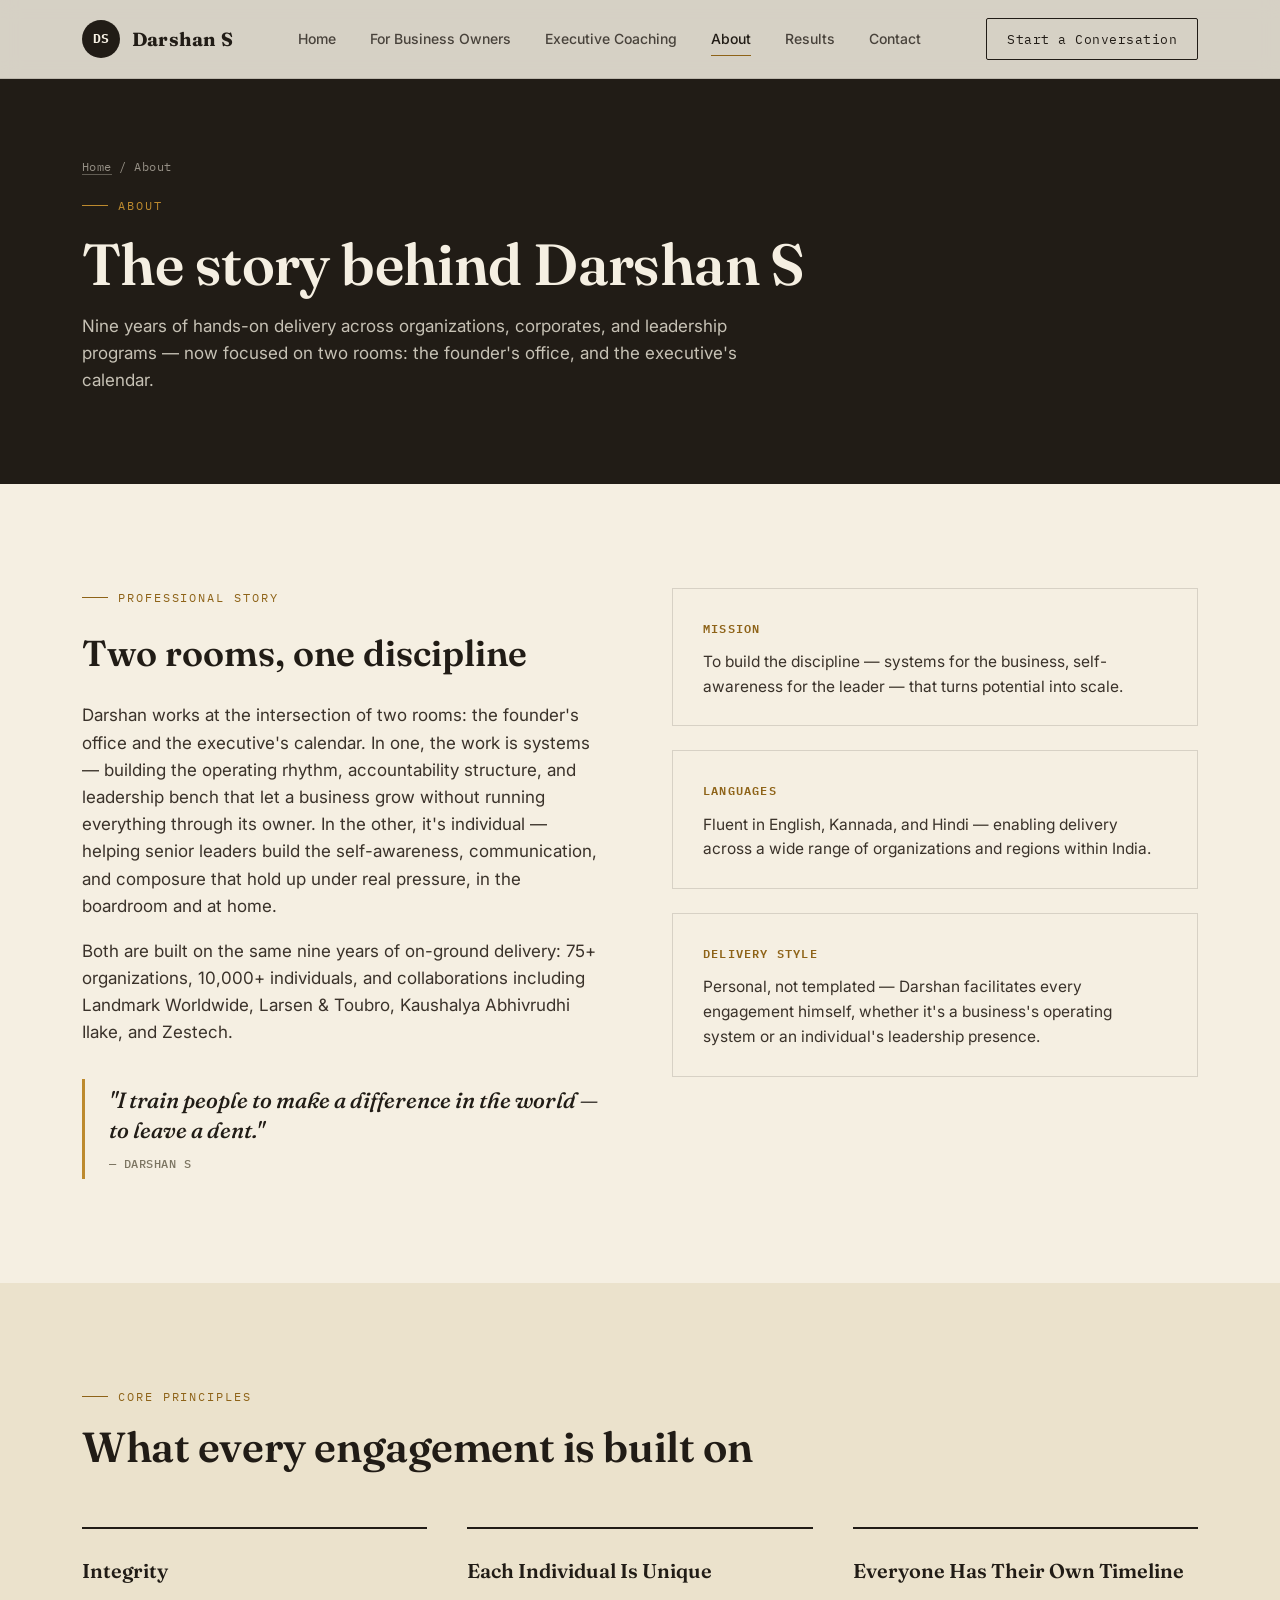
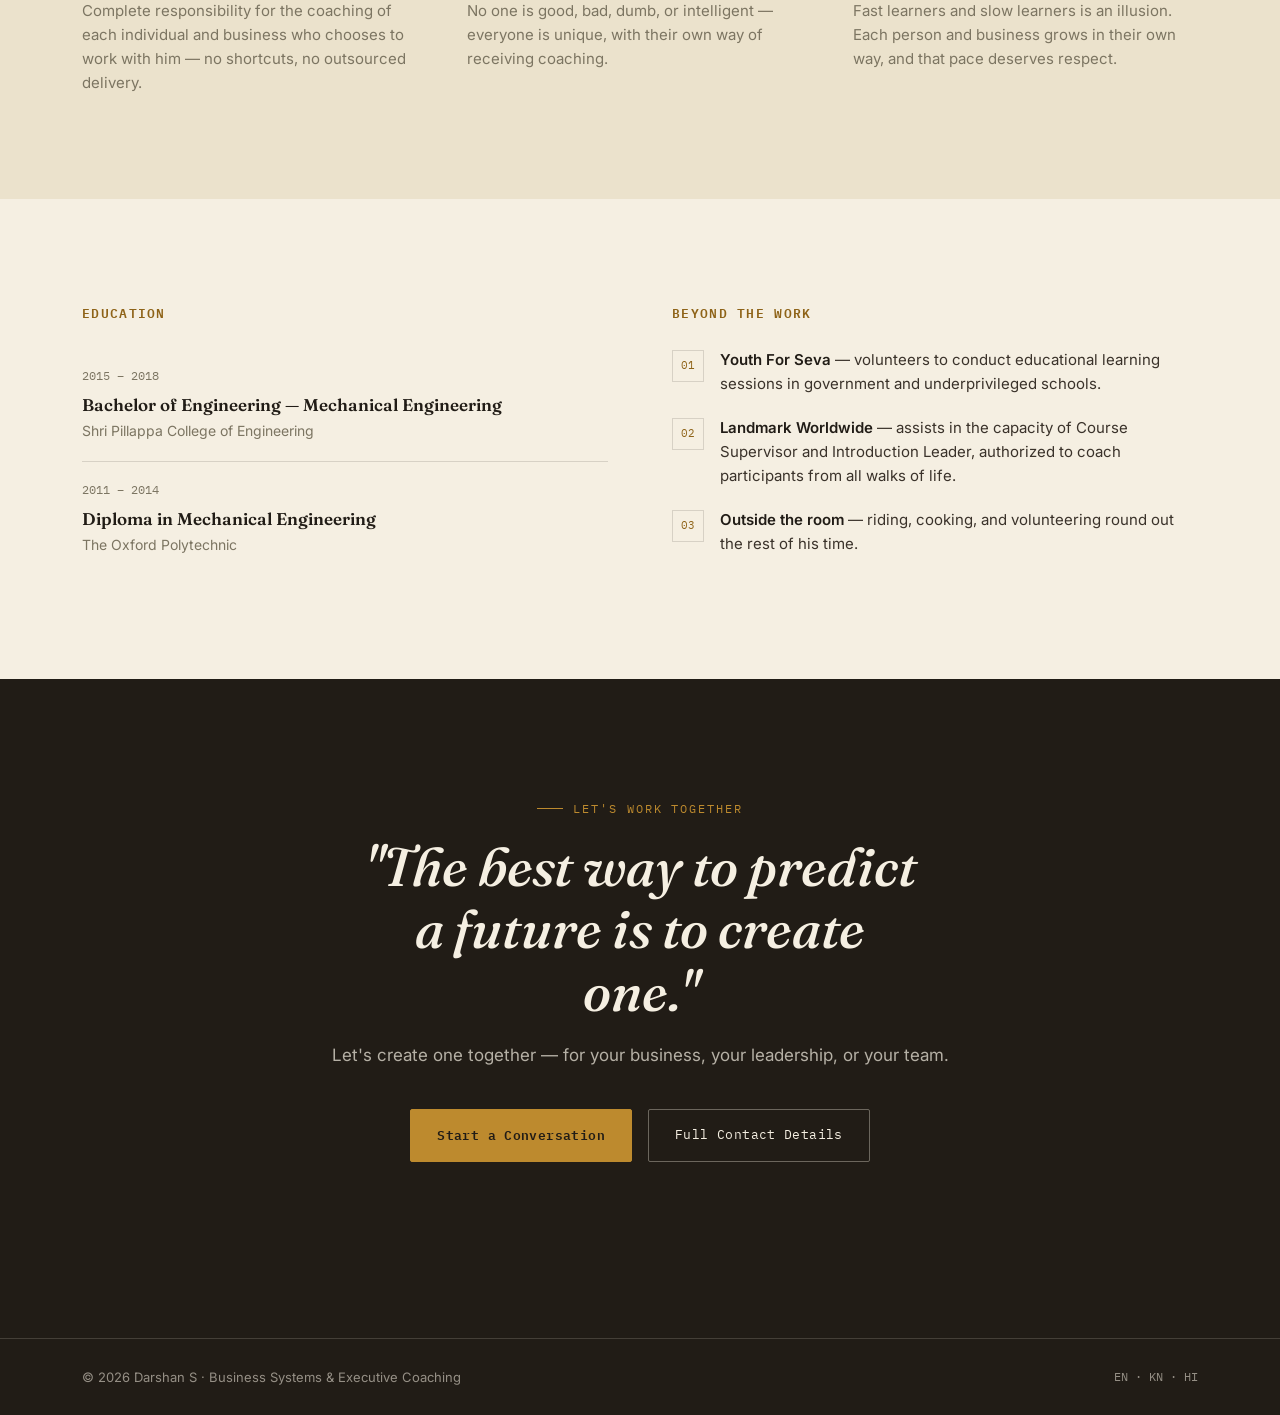
==== commit d10fd91c: "Update individual count in professional story section" ====
--- a/about/index.html
+++ b/about/index.html
@@ -52,7 +52,7 @@
         <div class="eyebrow">Professional Story</div>
         <h2 style="font-size:clamp(26px,3vw,36px);margin-bottom:20px;">Two rooms, one discipline</h2>
         <p>Darshan works at the intersection of two rooms: the founder's office and the executive's calendar. In one, the work is systems — building the operating rhythm, accountability structure, and leadership bench that let a business grow without running everything through its owner. In the other, it's individual — helping senior leaders build the self-awareness, communication, and composure that hold up under real pressure, in the boardroom and at home.</p>
-        <p>Both are built on the same nine years of on-ground delivery: 75+ organizations, 3,000+ individuals, and collaborations including Landmark Worldwide, Larsen &amp; Toubro, Kaushalya Abhivrudhi Ilake, and Zestech.</p>
+        <p>Both are built on the same nine years of on-ground delivery: 75+ organizations, 10,000+ individuals, and collaborations including Landmark Worldwide, Larsen &amp; Toubro, Kaushalya Abhivrudhi Ilake, and Zestech.</p>
         <div class="quote-block">"I train people to make a difference in the world — to leave a dent."
           <span>— DARSHAN S</span>
         </div>
